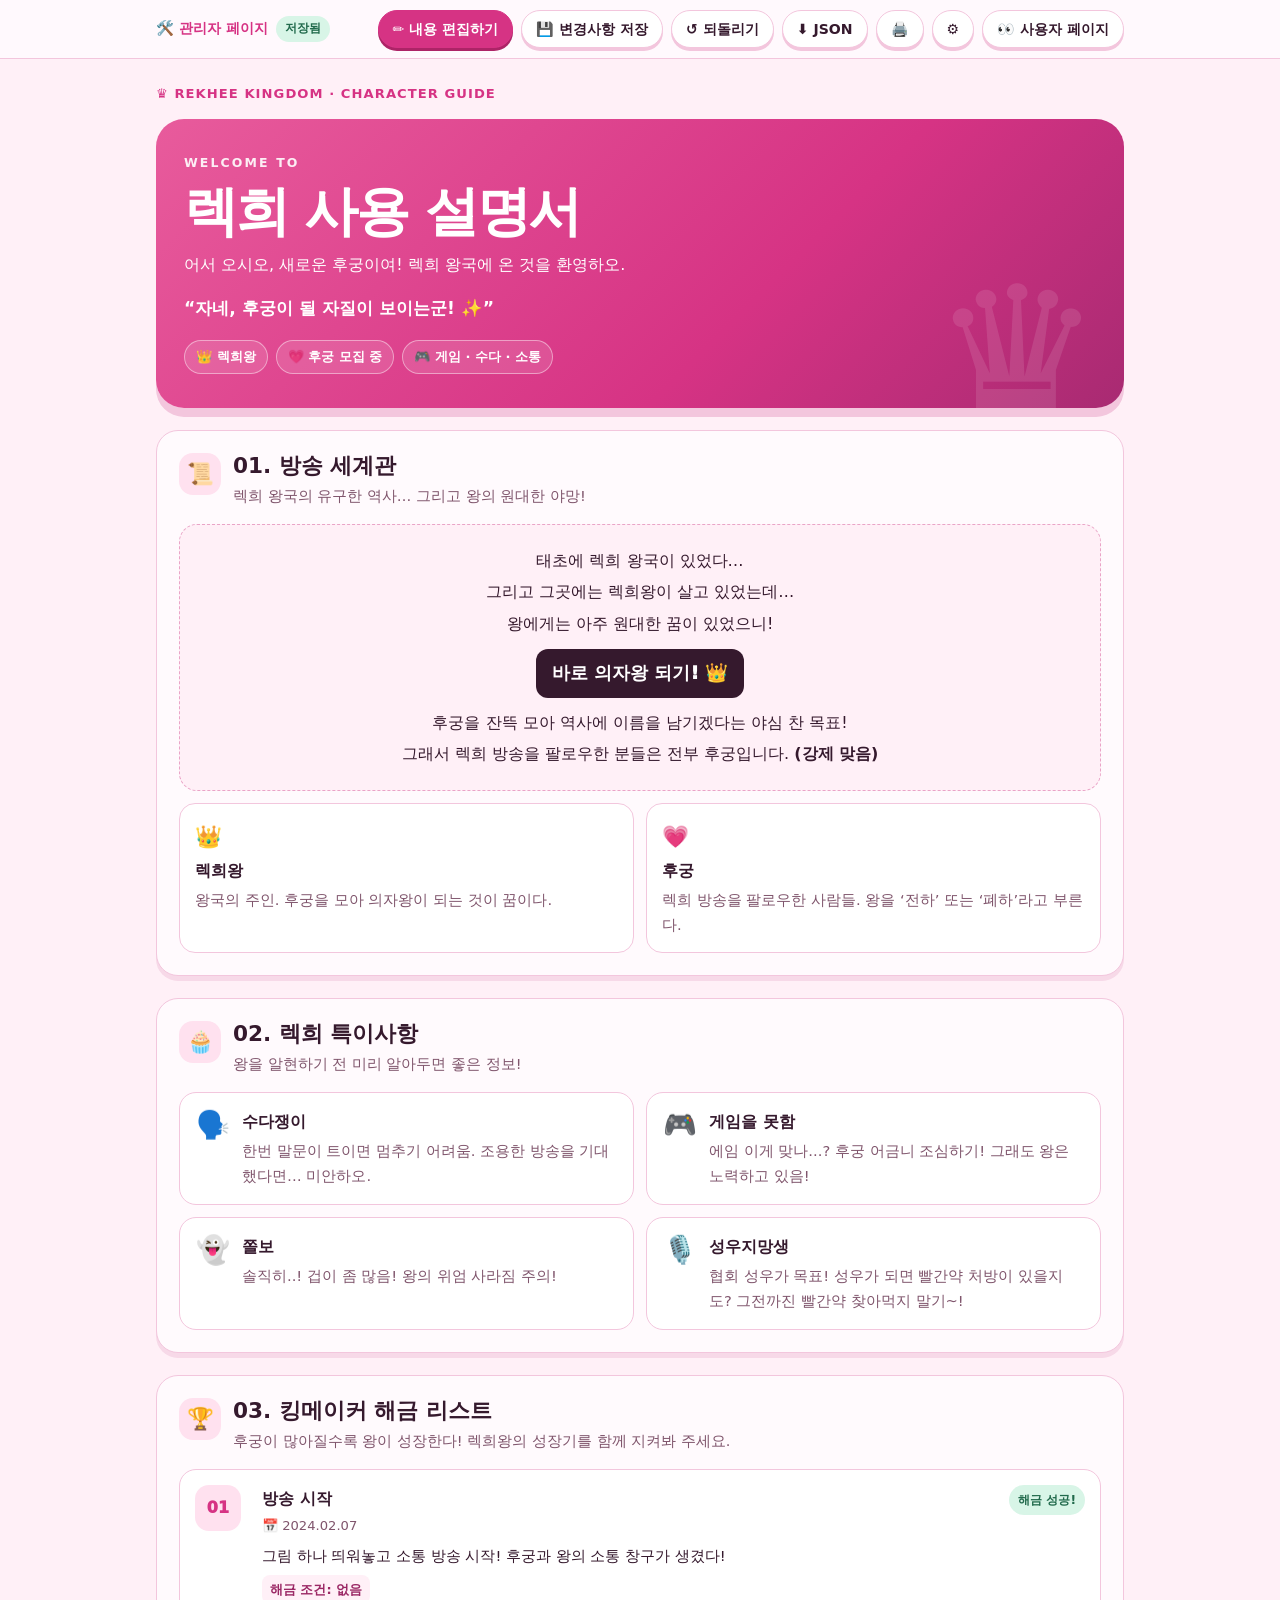
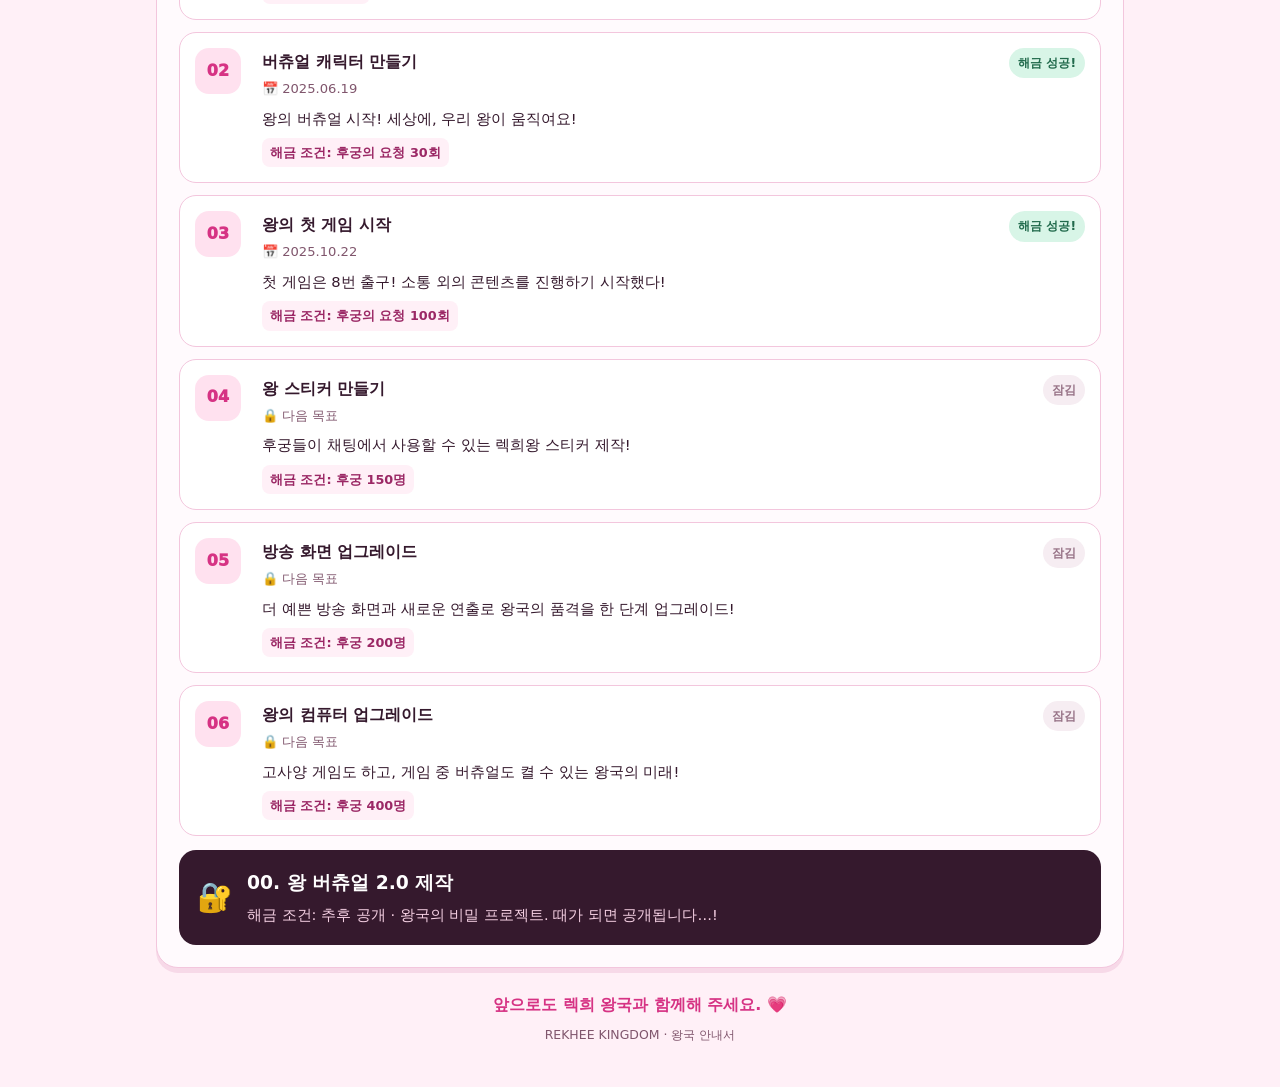
==== admin.html @ 9495b3c0 "렉희 사용설명서 관리자/사용자 페이지 추가   - index.html: content.json을 불러와 보여주는 사용자 페이지   - admin.html: 인라인 편집, 항목 추가" ====
<!doctype html>
<html lang="ko">
<head>
<meta charset="utf-8">
<meta name="viewport" content="width=device-width, initial-scale=1">
<meta name="robots" content="noindex, nofollow">
<title>관리자 | 렉희 왕국</title>
<link rel="stylesheet" href="assets/style.css">
</head>
<body>
<div class="admin-bar">
  <div class="admin-bar-inner">
    <div class="admin-title">🛠️ 관리자 페이지 <span class="dirty" id="dirty">저장됨</span></div>
    <div class="actions">
      <button class="btn primary" id="editBtn">✏️ 내용 편집하기</button>
      <button class="btn" id="saveBtn">💾 변경사항 저장</button>
      <button class="btn" id="revertBtn">↺ 되돌리기</button>
      <button class="btn" id="exportBtn" title="content.json 파일로 내려받기 (직접 커밋할 때)">⬇️ JSON</button>
      <button class="btn" id="printBtn">🖨️</button>
      <button class="btn" id="settingsBtn" title="GitHub 연결 설정">⚙️</button>
      <a class="btn" href="./" target="_blank" rel="noopener">👀 사용자 페이지</a>
    </div>
  </div>
</div>

<div class="page">
  <div class="edit-note">편집 모드예요! 점선으로 표시된 글자를 눌러 직접 수정하세요. 카드 위의 ↑ ↓ ✕ 버튼으로 순서 변경·삭제, ＋ 버튼으로 새 항목을 추가할 수 있어요. ★는 세계관 문장 강조, 🔓/🔒는 해금 상태 전환이에요. 다 고치면 <b>💾 변경사항 저장</b>을 누르면 사용자 페이지에 반영됩니다.</div>
  <div id="app"><p class="loading">불러오는 중…</p></div>
</div>

<dialog id="settings">
  <form method="dialog" id="settingsForm">
    <h2>⚙️ GitHub 연결 설정</h2>
    <p class="help">저장 버튼을 누르면 이 저장소의 content.json 이 커밋돼요. 토큰은 이 브라우저에만 보관되고 다른 곳으로 보내지지 않아요.</p>
    <div class="row">
      <label>소유자 (owner)<input name="owner" required></label>
      <label>저장소 (repo)<input name="repo" required></label>
    </div>
    <div class="row">
      <label>브랜치<input name="branch" required></label>
      <label>파일 경로<input name="path" required></label>
    </div>
    <label>GitHub 토큰 (Fine-grained, Contents: Read and write)
      <input name="token" type="password" autocomplete="off" placeholder="github_pat_...">
    </label>
    <p class="help">GitHub → Settings → Developer settings → Fine-grained tokens → 이 저장소만 선택 → Repository permissions의 <b>Contents</b>를 <b>Read and write</b>로.</p>
    <div class="dlg-actions">
      <button class="btn" value="cancel" formnovalidate>취소</button>
      <button class="btn primary" value="ok" id="settingsOk">연결 확인 후 저장</button>
    </div>
  </form>
</dialog>

<div class="toast" id="toast"></div>

<script src="assets/render.js"></script>
<script src="assets/admin.js"></script>
</body>
</html>
---- assets/style.css ----
:root{
  --bg:#fff0f7; --paper:#fffafd; --pink:#e85b9c; --hot:#d63384;
  --deep:#35192d; --muted:#80566d; --line:#f3c6dd; --pale:#ffe1ef;
  --gold:#ffd66b; --locked:#f6edf2; --green:#d8f5e7;
}
*{box-sizing:border-box}
html{scroll-behavior:smooth}
body{margin:0;background:var(--bg);color:var(--deep);font-family:system-ui,-apple-system,"Malgun Gothic","맑은 고딕",sans-serif;line-height:1.65}
button{font:inherit;cursor:pointer}
.page{max-width:1000px;margin:0 auto;padding:24px 16px 42px}
.topbar{display:flex;align-items:center;justify-content:space-between;gap:12px;margin-bottom:14px}
.brand{font-weight:900;letter-spacing:.08em;color:var(--hot);font-size:.82rem}
.btn{border:1px solid var(--line);background:white;color:var(--deep);border-radius:999px;padding:9px 14px;font-weight:800;font-size:.88rem;box-shadow:0 3px 0 #f3c6dd;text-decoration:none;display:inline-block;line-height:1.3}
.btn.primary{background:var(--hot);color:white;border-color:var(--hot);box-shadow:0 3px 0 #ad2467}
.btn:active{transform:translateY(2px);box-shadow:none}
.btn:disabled{opacity:.55;cursor:default}
.hero{position:relative;overflow:hidden;border-radius:28px;padding:34px 28px;background:linear-gradient(135deg,#e85b9c,#d63384 62%,#a82a72);color:white;box-shadow:0 9px 0 #f3c6dd}
.hero:after{content:"♛";position:absolute;right:22px;bottom:-44px;font-size:190px;line-height:1;color:#ffffff1c;pointer-events:none}
.eyebrow{font-size:.78rem;font-weight:900;letter-spacing:.17em;opacity:.9}
.hero h1{font-size:clamp(2rem,6vw,3.4rem);line-height:1.12;margin:8px 0 10px;letter-spacing:-.04em}
.hero p{margin:0;max-width:650px}
.hero .welcome{font-weight:800;font-size:1.08rem;margin-top:15px}
.pills{display:flex;flex-wrap:wrap;gap:8px;margin-top:18px}
.pill{border:1px solid #ffffff70;background:#ffffff20;border-radius:999px;padding:5px 11px;font-size:.82rem;font-weight:800;color:white}
.section{margin-top:22px;background:var(--paper);border:1px solid var(--line);border-radius:22px;padding:22px;box-shadow:0 5px 0 #f7d9e8}
.section-head{display:flex;align-items:flex-start;gap:12px;margin-bottom:16px}
.section-icon{flex:0 0 42px;height:42px;border-radius:14px;display:grid;place-items:center;background:var(--pale);font-size:1.35rem}
.section h2{font-size:1.35rem;line-height:1.25;margin:0 0 4px}
.sub{color:var(--muted);font-size:.91rem;margin:0}
.story{background:#fff0f7;border:1px dashed #eaa4c7;border-radius:18px;padding:18px;text-align:center}
.story p{margin:5px 0}
.story .big{font-size:1.23rem;font-weight:950;color:var(--hot)}
.story .goal{display:inline-block;background:var(--deep);color:#fff;border-radius:12px;padding:9px 16px;font-weight:950;font-size:1.15rem;margin:7px 0}
.relationships{display:grid;grid-template-columns:repeat(2,minmax(0,1fr));gap:12px;margin-top:12px}
.mini{border:1px solid var(--line);border-radius:16px;padding:15px;background:white}
.mini .emoji{font-size:1.35rem}
.mini h3{margin:3px 0 4px;font-size:1rem}
.mini p{margin:0;color:var(--muted);font-size:.92rem}
.traits{display:grid;grid-template-columns:repeat(2,minmax(0,1fr));gap:12px}
.trait{border:1px solid var(--line);border-radius:17px;padding:16px;background:white;display:flex;gap:12px}
.trait .emoji{font-size:1.7rem;line-height:1.2}
.trait h3{margin:0 0 4px;font-size:1rem}
.trait p{margin:0;color:var(--muted);font-size:.92rem}
.achievements{display:grid;gap:12px}
.achievement{display:grid;grid-template-columns:54px 1fr auto;gap:13px;align-items:start;background:white;border:1px solid var(--line);border-radius:17px;padding:15px}
.number{height:46px;width:46px;border-radius:14px;background:var(--pale);color:var(--hot);font-weight:950;display:grid;place-items:center}
.achievement h3{margin:0 0 3px;font-size:1.03rem}
.meta{font-size:.82rem;color:var(--muted);margin-bottom:7px}
.achievement p{margin:0;font-size:.92rem}
.condition{margin-top:7px;display:inline-block;background:#fff0f7;border-radius:8px;padding:4px 8px;color:#9b2865;font-size:.8rem;font-weight:800}
.status{white-space:nowrap;border-radius:999px;padding:5px 9px;font-size:.77rem;font-weight:900;background:var(--green);color:#216a4c}
.status.lock{background:var(--locked);color:#967286}
.secret{margin-top:14px;border-radius:17px;background:var(--deep);color:white;padding:18px;display:flex;gap:14px;align-items:center}
.secret .lockicon{font-size:1.8rem}
.secret h3{margin:0 0 4px}
.secret p{margin:0;color:#f4cfe2;font-size:.91rem}
.footer{text-align:center;padding:24px 10px 0;color:var(--hot);font-weight:900}
.smallprint{font-size:.78rem;color:var(--muted);text-align:center;margin-top:6px}
.loading{text-align:center;color:var(--muted);padding:80px 0}

/* ---------- 관리자 편집 모드 ---------- */
[contenteditable="true"]{outline:2px dashed #e85b9c;outline-offset:3px;border-radius:4px;cursor:text;min-width:1em}
[contenteditable="true"]:focus{outline:2px solid var(--hot);background:#fff8fc;color:var(--deep)}
.hero [contenteditable="true"]{outline-color:#ffffffaa}
.hero [contenteditable="true"]:focus{background:#ffffff22;color:white}
.secret [contenteditable="true"]:focus{background:#ffffff18;color:white}
.editable-item{position:relative}
.item-ctrls{position:absolute;top:-13px;right:12px;display:flex;gap:4px;z-index:3}
.item-ctrls button,.pill-x{border:1px solid var(--line);background:#fff;color:var(--deep);border-radius:8px;min-width:26px;height:26px;font-size:.78rem;padding:0 4px;box-shadow:0 2px 0 #f3c6dd}
.item-ctrls button:disabled{opacity:.35;cursor:default}
.item-ctrls button[data-act="del"]:hover,.pill-x:hover{background:#ffe3e3;color:#b3261e}
.story .story-line{padding-right:96px;padding-left:96px}
.story .item-ctrls{top:50%;right:0;transform:translateY(-50%)}
.pill-x{min-width:20px;height:20px;margin-left:6px;font-size:.65rem;vertical-align:middle}
.pill-add{border-style:dashed;background:transparent}
.add-btn{display:block;width:100%;margin-top:12px;border:2px dashed #eaa4c7;background:transparent;color:var(--hot);border-radius:14px;padding:9px;font-weight:800}
.add-btn:hover{background:#fff0f7}

.admin-bar{position:sticky;top:0;z-index:50;background:#fffafdee;backdrop-filter:blur(6px);border-bottom:1px solid var(--line)}
.admin-bar-inner{max-width:1000px;margin:0 auto;padding:10px 16px;display:flex;align-items:center;justify-content:space-between;gap:10px;flex-wrap:wrap}
.admin-title{font-weight:900;color:var(--hot);font-size:.9rem;display:flex;align-items:center;gap:8px}
.dirty{font-size:.75rem;font-weight:800;border-radius:999px;padding:3px 9px;background:var(--green);color:#216a4c}
.dirty.on{background:#fff3c4;color:#8a6200}
.actions{display:flex;gap:8px;flex-wrap:wrap}
.edit-note{display:none;background:#fff9dc;border:1px solid #f2d98a;border-radius:12px;padding:10px 14px;margin:0 0 14px;font-size:.9rem}
body.editing .edit-note{display:block}

.toast{position:fixed;left:50%;bottom:24px;transform:translateX(-50%) translateY(20px);background:var(--deep);color:white;padding:12px 18px;border-radius:14px;font-weight:700;font-size:.92rem;opacity:0;pointer-events:none;transition:.25s;z-index:100;max-width:calc(100% - 32px);text-align:center}
.toast.show{opacity:1;transform:translateX(-50%)}
.toast.err{background:#b3261e}

dialog{border:1px solid var(--line);border-radius:20px;padding:22px;max-width:460px;width:calc(100% - 32px);color:var(--deep);background:var(--paper)}
dialog::backdrop{background:#35192d66}
dialog h2{margin:0 0 6px;font-size:1.2rem}
dialog label{display:block;font-size:.85rem;font-weight:800;margin-top:12px}
dialog input{width:100%;margin-top:4px;padding:9px 11px;border:1px solid var(--line);border-radius:10px;font:inherit;background:white}
dialog .row{display:grid;grid-template-columns:1fr 1fr;gap:10px}
dialog .help{font-size:.8rem;color:var(--muted);margin:6px 0 0}
dialog .dlg-actions{display:flex;justify-content:flex-end;gap:8px;margin-top:18px}

@media(max-width:650px){
 .page{padding:14px 10px 28px}.hero{padding:25px 20px;border-radius:22px}.hero:after{font-size:120px;right:4px}
 .section{padding:16px;border-radius:18px}.relationships,.traits{grid-template-columns:1fr}
 .achievement{grid-template-columns:42px 1fr;gap:10px}.number{width:38px;height:38px;border-radius:12px}
 .status{grid-column:2;justify-self:start;grid-row:2}.topbar{align-items:flex-start;flex-direction:column}
 .story .story-line{padding:22px 0 0}.story .item-ctrls{top:0;transform:none}
}
@media print{
 body{background:white}.page{max-width:none;padding:0}.admin-bar,.edit-note,.item-ctrls,.add-btn,.pill-add,.pill-x{display:none!important}
 .hero,.section{box-shadow:none;break-inside:avoid}.hero{print-color-adjust:exact;-webkit-print-color-adjust:exact}
 [contenteditable]{outline:none!important}
}
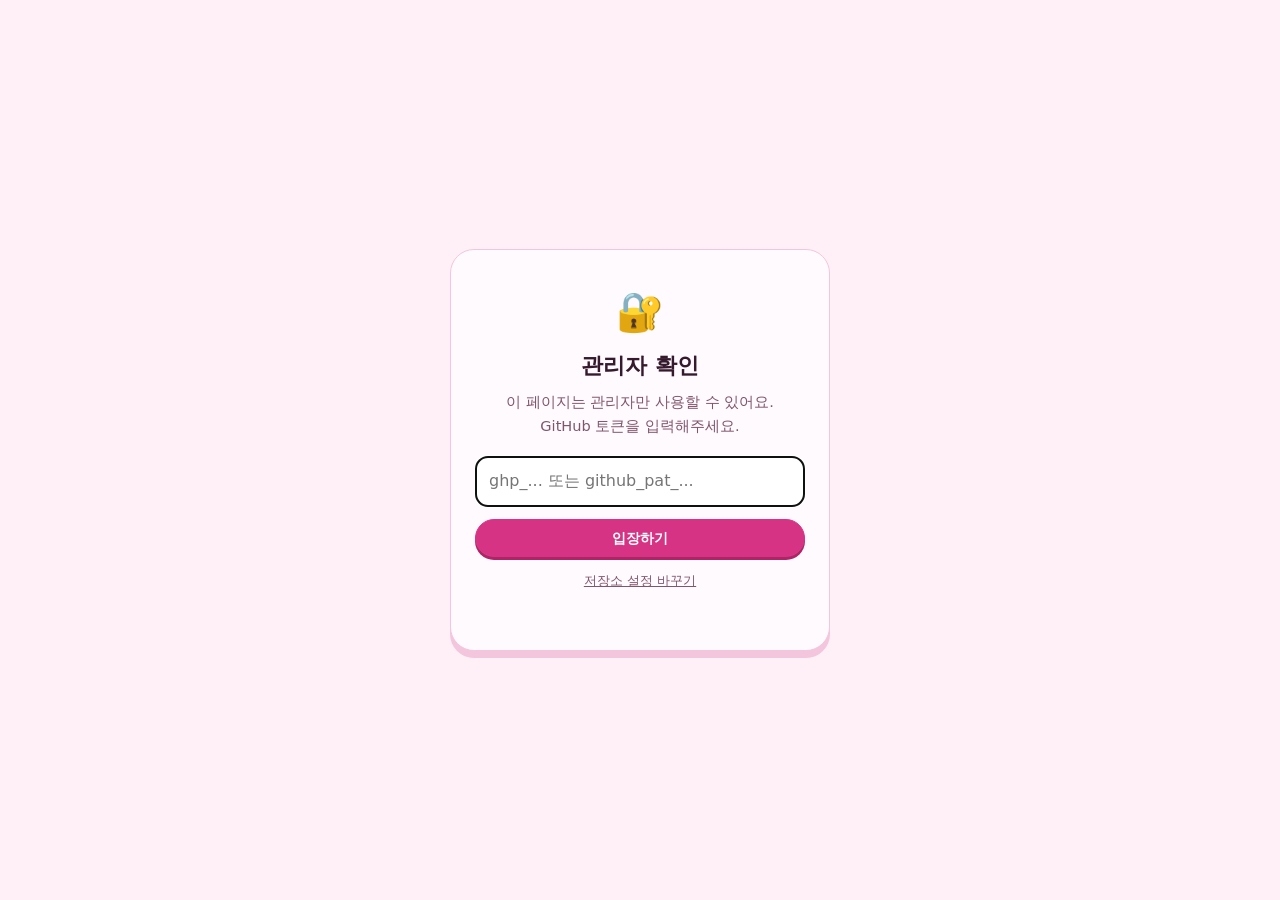
==== commit 04c1ae23: "관리자 페이지에 토큰 잠금 화면 추가   - 토큰이 없거나 권한이 없으면 편집 화면 대신 관리자 확인 화면 표시   - 입장 시 GitHub 저장소 쓰기 권한 확인   - 로그아웃" ====
--- a/admin.html
+++ b/admin.html
@@ -7,7 +7,19 @@
 <title>관리자 | 렉희 왕국</title>
 <link rel="stylesheet" href="assets/style.css">
 </head>
-<body>
+<body class="locked">
+<div class="gate" id="gate">
+  <form class="gate-card" id="gateForm">
+    <div class="gate-icon">🔐</div>
+    <h1>관리자 확인</h1>
+    <p class="sub">이 페이지는 관리자만 사용할 수 있어요.<br>GitHub 토큰을 입력해주세요.</p>
+    <input id="gateToken" type="password" autocomplete="off" placeholder="ghp_... 또는 github_pat_..." required>
+    <button class="btn primary" id="gateBtn">입장하기</button>
+    <button type="button" class="gate-link" id="gateSettings">저장소 설정 바꾸기</button>
+    <p class="gate-msg" id="gateMsg"></p>
+  </form>
+</div>
+
 <div class="admin-bar">
   <div class="admin-bar-inner">
     <div class="admin-title">🛠️ 관리자 페이지 <span class="dirty" id="dirty">저장됨</span></div>
@@ -19,6 +31,7 @@
       <button class="btn" id="printBtn">🖨️</button>
       <button class="btn" id="settingsBtn" title="GitHub 연결 설정">⚙️</button>
       <a class="btn" href="./" target="_blank" rel="noopener">👀 사용자 페이지</a>
+      <button class="btn" id="logoutBtn" title="이 브라우저에서 토큰 지우기">🚪 로그아웃</button>
     </div>
   </div>
 </div>
--- a/assets/style.css
+++ b/assets/style.css
@@ -85,6 +85,18 @@
 .edit-note{display:none;background:#fff9dc;border:1px solid #f2d98a;border-radius:12px;padding:10px 14px;margin:0 0 14px;font-size:.9rem}
 body.editing .edit-note{display:block}
 
+/* 관리자 잠금 화면 */
+.gate{display:none;min-height:100vh;place-items:center;padding:24px 16px}
+body.locked .gate{display:grid}
+body.locked .admin-bar,body.locked .page{display:none}
+.gate-card{width:100%;max-width:380px;background:var(--paper);border:1px solid var(--line);border-radius:24px;padding:30px 24px;text-align:center;box-shadow:0 7px 0 #f3c6dd}
+.gate-icon{font-size:2.4rem}
+.gate-card h1{margin:4px 0 6px;font-size:1.4rem}
+.gate-card input{width:100%;margin:18px 0 12px;padding:11px 13px;border:1px solid var(--line);border-radius:12px;font:inherit;background:white}
+.gate-card .btn{width:100%}
+.gate-link{margin-top:12px;border:0;background:none;color:var(--muted);font-size:.82rem;text-decoration:underline}
+.gate-msg{min-height:1.2em;margin:10px 0 0;font-size:.85rem;font-weight:700;color:#b3261e}
+
 .toast{position:fixed;left:50%;bottom:24px;transform:translateX(-50%) translateY(20px);background:var(--deep);color:white;padding:12px 18px;border-radius:14px;font-weight:700;font-size:.92rem;opacity:0;pointer-events:none;transition:.25s;z-index:100;max-width:calc(100% - 32px);text-align:center}
 .toast.show{opacity:1;transform:translateX(-50%)}
 .toast.err{background:#b3261e}
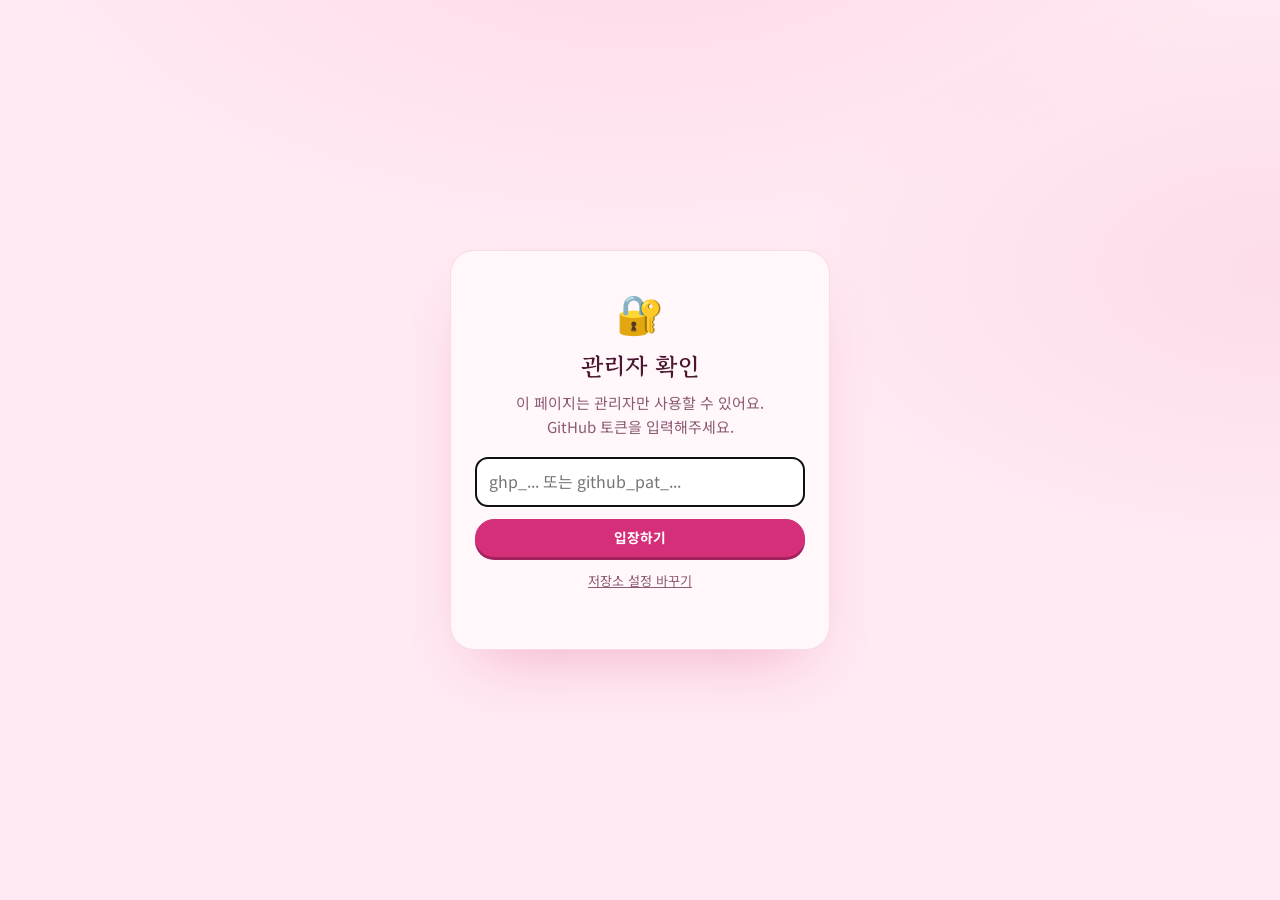
==== commit b4c06ea2: "새 디자인 적용 - 사용자/관리자 페이지에 새   디자인(고운바탕, 해금 타임라인) 적용  - 후궁 수 표시와 해금 목표   진행 바 추가  - 관리자 편집 모드에 왕국 현황 설정" ====
--- a/admin.html
+++ b/admin.html
@@ -5,6 +5,9 @@
 <meta name="viewport" content="width=device-width, initial-scale=1">
 <meta name="robots" content="noindex, nofollow">
 <title>관리자 | 렉희 왕국</title>
+<link rel="preconnect" href="https://fonts.googleapis.com">
+<link rel="preconnect" href="https://fonts.gstatic.com" crossorigin>
+<link rel="stylesheet" href="https://fonts.googleapis.com/css2?family=Gowun+Batang:wght@400;700&family=Noto+Sans+KR:wght@400;500;700&display=swap">
 <link rel="stylesheet" href="assets/style.css">
 </head>
 <body class="locked">
@@ -37,7 +40,7 @@
 </div>
 
 <div class="page">
-  <div class="edit-note">편집 모드예요! 점선으로 표시된 글자를 눌러 직접 수정하세요. 카드 위의 ↑ ↓ ✕ 버튼으로 순서 변경·삭제, ＋ 버튼으로 새 항목을 추가할 수 있어요. ★는 세계관 문장 강조, 🔓/🔒는 해금 상태 전환이에요. 다 고치면 <b>💾 변경사항 저장</b>을 누르면 사용자 페이지에 반영됩니다.</div>
+  <div class="edit-note">편집 모드예요! 점선으로 표시된 글자를 눌러 직접 수정하세요. 카드 위의 ↑ ↓ ✕ 버튼으로 순서 변경·삭제, ＋ 버튼으로 새 항목을 추가할 수 있어요. ★는 세계관 문장 크게 강조, 🔓/🔒는 해금 상태 전환이에요. 맨 위 <b>왕국 현황 설정</b>에서 후궁 수와 치지직 자동 연동을 바꿀 수 있어요. 다 고치면 <b>💾 변경사항 저장</b>을 누르면 사용자 페이지에 반영됩니다.</div>
   <div id="app"><p class="loading">불러오는 중…</p></div>
 </div>
 
--- a/assets/style.css
+++ b/assets/style.css
@@ -1,124 +1,201 @@
 :root{
-  --bg:#fff0f7; --paper:#fffafd; --pink:#e85b9c; --hot:#d63384;
-  --deep:#35192d; --muted:#80566d; --line:#f3c6dd; --pale:#ffe1ef;
-  --gold:#ffd66b; --locked:#f6edf2; --green:#d8f5e7;
+  --bg:#ffe9f2; --card:#fff7fa; --white70:rgba(255,255,255,.7);
+  --ink:#4a1630; --ink2:#5a2240; --body:#6b3550; --muted:#8c5a74; --faint:#a97590;
+  --hot:#d62f7a; --pink:#ff7ab0; --line:rgba(214,47,122,.14); --line2:rgba(214,47,122,.28);
+  --serif:'Gowun Batang',serif; --sans:'Noto Sans KR',system-ui,-apple-system,"Malgun Gothic",sans-serif;
 }
 *{box-sizing:border-box}
 html{scroll-behavior:smooth}
-body{margin:0;background:var(--bg);color:var(--deep);font-family:system-ui,-apple-system,"Malgun Gothic","맑은 고딕",sans-serif;line-height:1.65}
+body{margin:0;color:var(--ink);font-family:var(--sans);-webkit-font-smoothing:antialiased;line-height:1.6;word-break:keep-all;overflow-wrap:anywhere;
+  background:radial-gradient(900px 500px at 50% -120px,rgba(255,122,176,.16),transparent 70%),radial-gradient(700px 400px at 100% 30%,rgba(214,47,122,.07),transparent 70%),var(--bg);
+  background-attachment:fixed;min-height:100vh}
 button{font:inherit;cursor:pointer}
-.page{max-width:1000px;margin:0 auto;padding:24px 16px 42px}
-.topbar{display:flex;align-items:center;justify-content:space-between;gap:12px;margin-bottom:14px}
-.brand{font-weight:900;letter-spacing:.08em;color:var(--hot);font-size:.82rem}
-.btn{border:1px solid var(--line);background:white;color:var(--deep);border-radius:999px;padding:9px 14px;font-weight:800;font-size:.88rem;box-shadow:0 3px 0 #f3c6dd;text-decoration:none;display:inline-block;line-height:1.3}
-.btn.primary{background:var(--hot);color:white;border-color:var(--hot);box-shadow:0 3px 0 #ad2467}
+h1,h2,h3,p{margin:0}
+@keyframes rk-float{0%,100%{transform:translateY(0)}50%{transform:translateY(-8px)}}
+@keyframes rk-shimmer{0%,100%{opacity:.6}50%{opacity:1}}
+
+.page{max-width:880px;margin:0 auto;padding:40px 24px 80px}
+.rk{display:flex;flex-direction:column;gap:88px}
+.loading{text-align:center;color:var(--muted);padding:80px 0}
+
+/* ---------- 히어로 ---------- */
+.hero{display:flex;flex-direction:column;align-items:center;text-align:center;gap:22px;padding-top:36px}
+.brand{font-size:12px;letter-spacing:.28em;color:var(--pink);font-weight:500}
+.crown{font-size:64px;line-height:1;color:var(--pink);text-shadow:0 0 40px rgba(255,122,176,.45);animation:rk-float 5s ease-in-out infinite}
+.hero-titles{display:flex;flex-direction:column;gap:10px;align-items:center}
+.eyebrow{font-size:13px;letter-spacing:.34em;color:var(--muted);font-weight:500}
+.hero h1{font-family:var(--serif);font-weight:700;font-size:clamp(40px,7vw,68px);line-height:1.12;letter-spacing:-.01em;color:var(--ink);text-wrap:balance}
+.lead{max-width:520px;font-size:17px;line-height:1.75;color:var(--body);text-wrap:pretty}
+.welcome{font-family:var(--serif);font-size:22px;font-weight:700;color:var(--hot);line-height:1.5;font-style:italic}
+.pills{display:flex;flex-wrap:wrap;justify-content:center;gap:10px;margin-top:6px}
+.pill{font-size:14px;font-weight:500;padding:8px 16px;border-radius:999px;background:rgba(214,47,122,.12);color:var(--hot);border:1px solid rgba(214,47,122,.3);display:inline-flex;align-items:center}
+.pill:first-child{background:rgba(255,122,176,.12);border-color:rgba(255,122,176,.3)}
+
+/* ---------- 섹션 공통 ---------- */
+.section{display:flex;flex-direction:column;gap:32px}
+.sec-head{display:flex;flex-direction:column;gap:10px;align-items:center;text-align:center}
+.sec-icon{width:52px;height:52px;border-radius:50%;display:grid;place-items:center;font-size:24px;background:rgba(255,122,176,.12);border:1px solid rgba(255,122,176,.3)}
+.sec-head h2{font-family:var(--serif);font-size:30px;font-weight:700;color:var(--ink);line-height:1.3}
+.sub{max-width:480px;font-size:15px;color:var(--muted);text-wrap:pretty}
+
+/* ---------- 세계관 ---------- */
+.story{background:var(--card);border:1px solid var(--line);border-radius:24px;padding:32px clamp(20px,5vw,48px);display:flex;flex-direction:column;gap:4px;box-shadow:0 30px 60px -30px rgba(214,47,122,.25)}
+.story-line{text-align:center}
+.story p{font-family:var(--serif);font-size:19px;line-height:1.55;color:var(--ink2);text-wrap:pretty}
+.story p.goal{margin:4px 0;font-size:30px;font-weight:700;line-height:1.4;color:var(--hot)}
+.story strong{color:var(--hot);font-weight:700}
+.relationships{display:grid;grid-template-columns:repeat(auto-fit,minmax(240px,1fr));gap:16px}
+.mini{display:flex;gap:16px;align-items:flex-start;padding:22px 24px;border-radius:20px;background:rgba(214,47,122,.08);border:1px solid var(--line2)}
+.mini:first-child{background:rgba(255,122,176,.08);border-color:rgba(255,122,176,.28)}
+.mini .emoji{font-size:30px;line-height:1}
+.mini-text{display:flex;flex-direction:column;gap:6px;min-width:0;flex:1}
+.mini h3{font-family:var(--serif);font-size:19px;font-weight:700;color:var(--hot)}
+.mini p{font-size:14px;line-height:1.65;color:var(--body);text-wrap:pretty}
+
+/* ---------- 특이사항 ---------- */
+.traits{display:grid;grid-template-columns:repeat(2,minmax(0,1fr));gap:16px}
+.trait{display:flex;flex-direction:column;gap:14px;padding:26px 24px;border-radius:20px;background:var(--card);border:1px solid var(--line);transition:transform .25s ease,border-color .25s ease}
+.trait:hover{transform:translateY(-4px);border-color:rgba(255,122,176,.4)}
+.trait .emoji{width:48px;height:48px;border-radius:14px;display:grid;place-items:center;font-size:24px;background:var(--white70)}
+.trait h3{font-family:var(--serif);font-size:20px;font-weight:700;color:var(--ink)}
+.trait p{font-size:14px;line-height:1.7;color:var(--body);text-wrap:pretty}
+
+/* ---------- 해금 리스트 ---------- */
+.kingdom-status{margin-top:8px;display:flex;align-items:center;gap:10px;font-size:13px;color:var(--body);padding:8px 16px;border-radius:999px;background:var(--white70);border:1px solid rgba(214,47,122,.25)}
+.kingdom-status strong{color:var(--ink)}
+.kingdom-status .heart{color:var(--hot)}
+.achievements{display:flex;flex-direction:column}
+.ach{display:grid;grid-template-columns:44px minmax(0,1fr);gap:20px}
+.ach-rail{display:flex;flex-direction:column;align-items:center}
+.ach-dot{width:44px;height:44px;border-radius:50%;display:grid;place-items:center;flex-shrink:0}
+.ach.on .ach-dot{font-size:18px;background:linear-gradient(160deg,#d62f7a,#e0508f);color:#fff;box-shadow:0 0 0 6px rgba(255,122,176,.12),0 8px 20px -6px rgba(255,122,176,.6)}
+.ach.off .ach-dot{font-size:16px;background:#ffdce9;border:1px dashed rgba(214,47,122,.35);color:var(--faint)}
+.ach-line{flex:1;width:2px;min-height:24px;background:linear-gradient(rgba(255,122,176,.35),rgba(255,255,255,.7));margin:8px 0}
+.ach-body{display:flex;flex-direction:column;gap:10px;padding:4px 0 36px;min-width:0}
+.ach-top{display:flex;flex-wrap:wrap;align-items:center;gap:10px}
+.meta{font-size:12px;letter-spacing:.08em;color:var(--muted)}
+.status{font-size:12px;padding:4px 10px;border-radius:999px}
+.ach.on .status{font-weight:700;background:rgba(255,122,176,.15);color:var(--hot)}
+.ach.on .status::before{content:"✓ "}
+.ach.off .status{font-weight:500;background:var(--white70);color:var(--muted)}
+.ach h3{font-family:var(--serif);font-size:22px;font-weight:700;color:var(--ink);line-height:1.3}
+.ach p{font-size:15px;line-height:1.7;color:var(--body);text-wrap:pretty}
+.condition{align-self:flex-start;font-size:13px;font-weight:700;color:var(--hot);padding:6px 12px;border-radius:8px;background:rgba(214,47,122,.1);border:1px solid rgba(214,47,122,.25)}
+.condition::before{content:"🔑 "}
+.bar{display:flex;flex-direction:column;gap:6px;max-width:420px;margin-top:4px}
+.bar-track{height:6px;border-radius:999px;background:rgba(214,47,122,.16);overflow:hidden}
+.bar-fill{height:100%;border-radius:999px;background:linear-gradient(90deg,#d62f7a,#ff7ab0);transition:width .6s ease}
+.bar-label{font-size:12px;color:var(--muted)}
+.secret{display:flex;gap:20px;align-items:center;padding:26px 28px;border-radius:22px;border:1px dashed rgba(214,47,122,.4);background:rgba(214,47,122,.05);animation:rk-shimmer 4s ease-in-out infinite}
+.secret .lockicon{font-size:34px;line-height:1}
+.secret-text{display:flex;flex-direction:column;gap:6px;min-width:0;flex:1}
+.secret h3{font-family:var(--serif);font-size:20px;font-weight:700;color:var(--hot)}
+.secret p{font-size:14px;line-height:1.65;color:var(--body);text-wrap:pretty}
+
+/* ---------- 푸터 ---------- */
+.footer{display:flex;flex-direction:column;align-items:center;gap:14px;text-align:center;padding-top:24px;border-top:1px solid rgba(214,47,122,.16)}
+.crown-sm{font-size:28px;color:var(--pink);line-height:1}
+.footer-text{font-family:var(--serif);font-size:18px;color:var(--ink2)}
+.smallprint{font-size:11px;letter-spacing:.3em;color:var(--faint)}
+
+/* ================= 관리자 편집 모드 ================= */
+[contenteditable="true"]{outline:2px dashed var(--pink);outline-offset:0;border-radius:6px;cursor:text;min-width:1em}
+[contenteditable="true"]:focus{outline:2px solid var(--hot);background:#fff}
+/* 점선 박스가 글자에 붙지 않게 안쪽 여백 (배지처럼 원래 여백이 있는 요소는 그대로) */
+:where([contenteditable="true"]){padding:2px 6px}
+body.editing .rk{gap:64px}
+body.editing .hero{gap:14px}
+body.editing .secret,body.editing .crown,body.editing .trait{animation:none;transform:none;transition:none}
+.editable-item{position:relative}
+.item-ctrls{position:absolute;top:10px;right:12px;display:flex;gap:4px;z-index:3}
+.item-ctrls button,.pill-x{border:1px solid rgba(214,47,122,.3);background:#fff;color:var(--ink);border-radius:8px;min-width:26px;height:26px;font-size:.78rem;padding:0 4px;box-shadow:0 2px 0 rgba(214,47,122,.18)}
+.item-ctrls button:disabled{opacity:.35;cursor:default}
+.item-ctrls button[data-act="del"]:hover,.pill-x:hover{background:#ffe3e3;color:#b3261e}
+/* 편집 모드에서는 카드 위쪽에 버튼 줄 자리를 비워 내용과 겹치지 않게 */
+.mini.editable-item,.trait.editable-item{padding-top:46px}
+.ach.editable-item{padding-top:40px}
+.ach.editable-item .item-ctrls{right:0;top:4px}
+.story .story-line{padding:0 136px}
+.story .item-ctrls{top:50%;right:0;transform:translateY(-50%)}
+body.editing .story{gap:12px}
+.pill-x{min-width:20px;height:20px;margin-left:6px;font-size:.65rem}
+.pill-add{border-style:dashed;background:transparent}
+.add-btn{display:block;width:100%;margin-top:-12px;border:2px dashed rgba(214,47,122,.35);background:transparent;color:var(--hot);border-radius:14px;padding:9px;font-weight:700}
+.story .add-btn{margin-top:8px}
+.add-btn:hover{background:rgba(255,255,255,.6)}
+.is-hidden{opacity:.45}
+.is-hidden::after{content:"사용자 화면에서 숨김";position:absolute;left:0;top:8px;font-size:11px;font-weight:700;color:#fff;background:var(--muted);border-radius:6px;padding:2px 8px}
+.secret.is-hidden{position:relative}
+.secret.is-hidden::after{top:-10px;left:16px}
+.num-field{display:flex;align-items:center;gap:8px;font-size:12px;font-weight:700;color:var(--muted);margin-top:4px}
+.num-field input{width:90px}
+.admin-panel input[type=number],.admin-panel input[type=text],.num-field input{padding:7px 10px;border:1px solid rgba(214,47,122,.3);border-radius:10px;font:inherit;font-size:14px;background:#fff;color:var(--ink)}
+.admin-panel{background:#fff;border:2px solid rgba(214,47,122,.25);border-radius:20px;padding:20px 22px;display:flex;flex-direction:column;gap:12px}
+.ap-title{font-weight:700;color:var(--hot)}
+.ap-grid{display:grid;grid-template-columns:1fr 2fr;gap:12px}
+.ap-field{display:flex;flex-direction:column;gap:4px;font-size:13px;font-weight:700;color:var(--body)}
+.ap-field input{width:100%}
+.ap-check{display:flex;align-items:center;gap:8px;font-size:14px;font-weight:500;color:var(--ink);cursor:pointer}
+.ap-check input{width:18px;height:18px;accent-color:var(--hot)}
+.ap-row{display:flex;flex-wrap:wrap;gap:8px 24px}
+.ap-help{font-size:12.5px;color:var(--muted)}
+/* 편집 칸끼리 점선이 겹치지 않게 위아래 간격 */
+body.editing .rk [data-path]{margin-bottom:8px}
+body.editing .rk .pill [data-path],body.editing .rk .story [data-path],body.editing .rk .ach-top [data-path]{margin-bottom:0}
+
+/* ---------- 관리자 상단 바 ---------- */
+.btn{border:1px solid rgba(214,47,122,.3);background:#fff;color:var(--ink);border-radius:999px;padding:9px 14px;font-weight:700;font-size:.86rem;box-shadow:0 3px 0 rgba(214,47,122,.18);text-decoration:none;display:inline-block;line-height:1.3}
+.btn.primary{background:var(--hot);color:#fff;border-color:var(--hot);box-shadow:0 3px 0 #a3215c}
 .btn:active{transform:translateY(2px);box-shadow:none}
 .btn:disabled{opacity:.55;cursor:default}
-.hero{position:relative;overflow:hidden;border-radius:28px;padding:34px 28px;background:linear-gradient(135deg,#e85b9c,#d63384 62%,#a82a72);color:white;box-shadow:0 9px 0 #f3c6dd}
-.hero:after{content:"♛";position:absolute;right:22px;bottom:-44px;font-size:190px;line-height:1;color:#ffffff1c;pointer-events:none}
-.eyebrow{font-size:.78rem;font-weight:900;letter-spacing:.17em;opacity:.9}
-.hero h1{font-size:clamp(2rem,6vw,3.4rem);line-height:1.12;margin:8px 0 10px;letter-spacing:-.04em}
-.hero p{margin:0;max-width:650px}
-.hero .welcome{font-weight:800;font-size:1.08rem;margin-top:15px}
-.pills{display:flex;flex-wrap:wrap;gap:8px;margin-top:18px}
-.pill{border:1px solid #ffffff70;background:#ffffff20;border-radius:999px;padding:5px 11px;font-size:.82rem;font-weight:800;color:white}
-.section{margin-top:22px;background:var(--paper);border:1px solid var(--line);border-radius:22px;padding:22px;box-shadow:0 5px 0 #f7d9e8}
-.section-head{display:flex;align-items:flex-start;gap:12px;margin-bottom:16px}
-.section-icon{flex:0 0 42px;height:42px;border-radius:14px;display:grid;place-items:center;background:var(--pale);font-size:1.35rem}
-.section h2{font-size:1.35rem;line-height:1.25;margin:0 0 4px}
-.sub{color:var(--muted);font-size:.91rem;margin:0}
-.story{background:#fff0f7;border:1px dashed #eaa4c7;border-radius:18px;padding:18px;text-align:center}
-.story p{margin:5px 0}
-.story .big{font-size:1.23rem;font-weight:950;color:var(--hot)}
-.story .goal{display:inline-block;background:var(--deep);color:#fff;border-radius:12px;padding:9px 16px;font-weight:950;font-size:1.15rem;margin:7px 0}
-.relationships{display:grid;grid-template-columns:repeat(2,minmax(0,1fr));gap:12px;margin-top:12px}
-.mini{border:1px solid var(--line);border-radius:16px;padding:15px;background:white}
-.mini .emoji{font-size:1.35rem}
-.mini h3{margin:3px 0 4px;font-size:1rem}
-.mini p{margin:0;color:var(--muted);font-size:.92rem}
-.traits{display:grid;grid-template-columns:repeat(2,minmax(0,1fr));gap:12px}
-.trait{border:1px solid var(--line);border-radius:17px;padding:16px;background:white;display:flex;gap:12px}
-.trait .emoji{font-size:1.7rem;line-height:1.2}
-.trait h3{margin:0 0 4px;font-size:1rem}
-.trait p{margin:0;color:var(--muted);font-size:.92rem}
-.achievements{display:grid;gap:12px}
-.achievement{display:grid;grid-template-columns:54px 1fr auto;gap:13px;align-items:start;background:white;border:1px solid var(--line);border-radius:17px;padding:15px}
-.number{height:46px;width:46px;border-radius:14px;background:var(--pale);color:var(--hot);font-weight:950;display:grid;place-items:center}
-.achievement h3{margin:0 0 3px;font-size:1.03rem}
-.meta{font-size:.82rem;color:var(--muted);margin-bottom:7px}
-.achievement p{margin:0;font-size:.92rem}
-.condition{margin-top:7px;display:inline-block;background:#fff0f7;border-radius:8px;padding:4px 8px;color:#9b2865;font-size:.8rem;font-weight:800}
-.status{white-space:nowrap;border-radius:999px;padding:5px 9px;font-size:.77rem;font-weight:900;background:var(--green);color:#216a4c}
-.status.lock{background:var(--locked);color:#967286}
-.secret{margin-top:14px;border-radius:17px;background:var(--deep);color:white;padding:18px;display:flex;gap:14px;align-items:center}
-.secret .lockicon{font-size:1.8rem}
-.secret h3{margin:0 0 4px}
-.secret p{margin:0;color:#f4cfe2;font-size:.91rem}
-.footer{text-align:center;padding:24px 10px 0;color:var(--hot);font-weight:900}
-.smallprint{font-size:.78rem;color:var(--muted);text-align:center;margin-top:6px}
-.loading{text-align:center;color:var(--muted);padding:80px 0}
-
-/* ---------- 관리자 편집 모드 ---------- */
-[contenteditable="true"]{outline:2px dashed #e85b9c;outline-offset:3px;border-radius:4px;cursor:text;min-width:1em}
-[contenteditable="true"]:focus{outline:2px solid var(--hot);background:#fff8fc;color:var(--deep)}
-.hero [contenteditable="true"]{outline-color:#ffffffaa}
-.hero [contenteditable="true"]:focus{background:#ffffff22;color:white}
-.secret [contenteditable="true"]:focus{background:#ffffff18;color:white}
-.editable-item{position:relative}
-.item-ctrls{position:absolute;top:-13px;right:12px;display:flex;gap:4px;z-index:3}
-.item-ctrls button,.pill-x{border:1px solid var(--line);background:#fff;color:var(--deep);border-radius:8px;min-width:26px;height:26px;font-size:.78rem;padding:0 4px;box-shadow:0 2px 0 #f3c6dd}
-.item-ctrls button:disabled{opacity:.35;cursor:default}
-.item-ctrls button[data-act="del"]:hover,.pill-x:hover{background:#ffe3e3;color:#b3261e}
-.story .story-line{padding-right:96px;padding-left:96px}
-.story .item-ctrls{top:50%;right:0;transform:translateY(-50%)}
-.pill-x{min-width:20px;height:20px;margin-left:6px;font-size:.65rem;vertical-align:middle}
-.pill-add{border-style:dashed;background:transparent}
-.add-btn{display:block;width:100%;margin-top:12px;border:2px dashed #eaa4c7;background:transparent;color:var(--hot);border-radius:14px;padding:9px;font-weight:800}
-.add-btn:hover{background:#fff0f7}
-
-.admin-bar{position:sticky;top:0;z-index:50;background:#fffafdee;backdrop-filter:blur(6px);border-bottom:1px solid var(--line)}
+.admin-bar{position:sticky;top:0;z-index:50;background:rgba(255,247,250,.93);backdrop-filter:blur(6px);border-bottom:1px solid var(--line)}
 .admin-bar-inner{max-width:1000px;margin:0 auto;padding:10px 16px;display:flex;align-items:center;justify-content:space-between;gap:10px;flex-wrap:wrap}
-.admin-title{font-weight:900;color:var(--hot);font-size:.9rem;display:flex;align-items:center;gap:8px}
-.dirty{font-size:.75rem;font-weight:800;border-radius:999px;padding:3px 9px;background:var(--green);color:#216a4c}
+.admin-title{font-weight:700;color:var(--hot);font-size:.9rem;display:flex;align-items:center;gap:8px}
+.dirty{font-size:.75rem;font-weight:700;border-radius:999px;padding:3px 9px;background:#d8f5e7;color:#216a4c}
 .dirty.on{background:#fff3c4;color:#8a6200}
 .actions{display:flex;gap:8px;flex-wrap:wrap}
-.edit-note{display:none;background:#fff9dc;border:1px solid #f2d98a;border-radius:12px;padding:10px 14px;margin:0 0 14px;font-size:.9rem}
+.edit-note{display:none;background:#fff9dc;border:1px solid #f2d98a;border-radius:12px;padding:10px 14px;margin:0 0 24px;font-size:.9rem}
 body.editing .edit-note{display:block}
 
-/* 관리자 잠금 화면 */
+/* ---------- 관리자 잠금 화면 ---------- */
 .gate{display:none;min-height:100vh;place-items:center;padding:24px 16px}
 body.locked .gate{display:grid}
 body.locked .admin-bar,body.locked .page{display:none}
-.gate-card{width:100%;max-width:380px;background:var(--paper);border:1px solid var(--line);border-radius:24px;padding:30px 24px;text-align:center;box-shadow:0 7px 0 #f3c6dd}
+.gate-card{width:100%;max-width:380px;background:var(--card);border:1px solid var(--line);border-radius:24px;padding:30px 24px;text-align:center;box-shadow:0 30px 60px -30px rgba(214,47,122,.35)}
 .gate-icon{font-size:2.4rem}
-.gate-card h1{margin:4px 0 6px;font-size:1.4rem}
-.gate-card input{width:100%;margin:18px 0 12px;padding:11px 13px;border:1px solid var(--line);border-radius:12px;font:inherit;background:white}
+.gate-card h1{margin:4px 0 6px;font-family:var(--serif);font-size:1.5rem}
+.gate-card input{width:100%;margin:18px 0 12px;padding:11px 13px;border:1px solid rgba(214,47,122,.3);border-radius:12px;font:inherit;background:#fff}
 .gate-card .btn{width:100%}
 .gate-link{margin-top:12px;border:0;background:none;color:var(--muted);font-size:.82rem;text-decoration:underline}
 .gate-msg{min-height:1.2em;margin:10px 0 0;font-size:.85rem;font-weight:700;color:#b3261e}
 
-.toast{position:fixed;left:50%;bottom:24px;transform:translateX(-50%) translateY(20px);background:var(--deep);color:white;padding:12px 18px;border-radius:14px;font-weight:700;font-size:.92rem;opacity:0;pointer-events:none;transition:.25s;z-index:100;max-width:calc(100% - 32px);text-align:center}
+.toast{position:fixed;left:50%;bottom:24px;transform:translateX(-50%) translateY(20px);background:var(--ink);color:#fff;padding:12px 18px;border-radius:14px;font-weight:700;font-size:.92rem;opacity:0;pointer-events:none;transition:.25s;z-index:100;max-width:calc(100% - 32px);text-align:center}
 .toast.show{opacity:1;transform:translateX(-50%)}
 .toast.err{background:#b3261e}
 
-dialog{border:1px solid var(--line);border-radius:20px;padding:22px;max-width:460px;width:calc(100% - 32px);color:var(--deep);background:var(--paper)}
-dialog::backdrop{background:#35192d66}
+dialog{border:1px solid var(--line);border-radius:20px;padding:22px;max-width:460px;width:calc(100% - 32px);color:var(--ink);background:var(--card)}
+dialog::backdrop{background:rgba(74,22,48,.4)}
 dialog h2{margin:0 0 6px;font-size:1.2rem}
-dialog label{display:block;font-size:.85rem;font-weight:800;margin-top:12px}
-dialog input{width:100%;margin-top:4px;padding:9px 11px;border:1px solid var(--line);border-radius:10px;font:inherit;background:white}
+dialog label{display:block;font-size:.85rem;font-weight:700;margin-top:12px}
+dialog input{width:100%;margin-top:4px;padding:9px 11px;border:1px solid rgba(214,47,122,.3);border-radius:10px;font:inherit;background:#fff}
 dialog .row{display:grid;grid-template-columns:1fr 1fr;gap:10px}
 dialog .help{font-size:.8rem;color:var(--muted);margin:6px 0 0}
 dialog .dlg-actions{display:flex;justify-content:flex-end;gap:8px;margin-top:18px}
 
-@media(max-width:650px){
- .page{padding:14px 10px 28px}.hero{padding:25px 20px;border-radius:22px}.hero:after{font-size:120px;right:4px}
- .section{padding:16px;border-radius:18px}.relationships,.traits{grid-template-columns:1fr}
- .achievement{grid-template-columns:42px 1fr;gap:10px}.number{width:38px;height:38px;border-radius:12px}
- .status{grid-column:2;justify-self:start;grid-row:2}.topbar{align-items:flex-start;flex-direction:column}
- .story .story-line{padding:22px 0 0}.story .item-ctrls{top:0;transform:none}
+@media(max-width:640px){
+ .page{padding:24px 16px 56px}
+ .rk{gap:64px}
+ .traits{grid-template-columns:1fr}
+ .sec-head h2{font-size:26px}
+ .story p.goal{font-size:25px}
+ .ach{gap:14px}
+ .secret{padding:22px 20px;gap:14px}
+ .ap-grid{grid-template-columns:1fr}
+ .story .story-line{padding:34px 0 0}.story .item-ctrls{top:0;transform:none}
 }
 @media print{
- body{background:white}.page{max-width:none;padding:0}.admin-bar,.edit-note,.item-ctrls,.add-btn,.pill-add,.pill-x{display:none!important}
- .hero,.section{box-shadow:none;break-inside:avoid}.hero{print-color-adjust:exact;-webkit-print-color-adjust:exact}
+ body{background:#fff}.page{max-width:none;padding:0}
+ .admin-bar,.edit-note,.item-ctrls,.add-btn,.pill-add,.pill-x,.admin-panel,.num-field{display:none!important}
+ .crown,.secret{animation:none}
  [contenteditable]{outline:none!important}
 }
